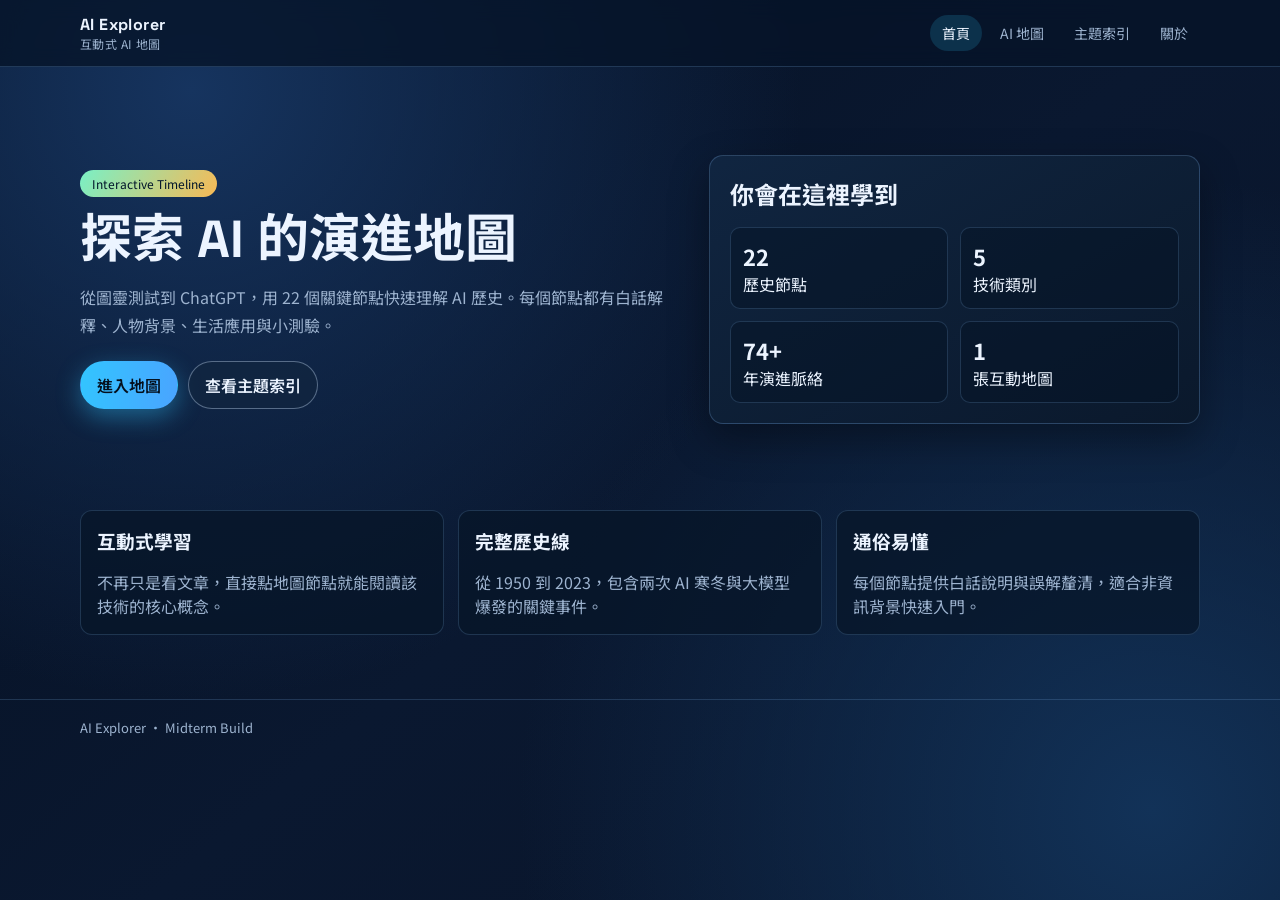
==== index.html @ 75cc311f "Initialize AI Explorer site with interactive map and NotebookLM content layer" ====
<!doctype html>
<html lang="zh-Hant">
<head>
  <meta charset="UTF-8">
  <meta name="viewport" content="width=device-width, initial-scale=1.0">
  <title>AI Explorer | 首頁</title>
  <link rel="preconnect" href="https://fonts.googleapis.com">
  <link rel="preconnect" href="https://fonts.gstatic.com" crossorigin>
  <link href="https://fonts.googleapis.com/css2?family=Noto+Sans+TC:wght@400;500;700&family=Space+Grotesk:wght@500;700&display=swap" rel="stylesheet">
  <link rel="stylesheet" href="css/style.css">
</head>
<body>
  <header class="topbar">
    <div class="container topbar-inner">
      <a class="brand" href="index.html">AI Explorer<small>互動式 AI 地圖</small></a>
      <nav class="nav" aria-label="主導覽">
        <a class="nav-link" href="index.html">首頁</a>
        <a class="nav-link" href="map.html">AI 地圖</a>
        <a class="nav-link" href="topics.html">主題索引</a>
        <a class="nav-link" href="about.html">關於</a>
      </nav>
    </div>
  </header>

  <main>
    <section class="hero">
      <div class="container hero-grid">
        <div>
          <span class="eyebrow">Interactive Timeline</span>
          <h1>探索 AI 的演進地圖</h1>
          <p class="lead">從圖靈測試到 ChatGPT，用 22 個關鍵節點快速理解 AI 歷史。每個節點都有白話解釋、人物背景、生活應用與小測驗。</p>
          <div class="hero-actions">
            <a class="btn btn-primary" href="map.html">進入地圖</a>
            <a class="btn btn-secondary" href="topics.html">查看主題索引</a>
          </div>
        </div>
        <aside class="panel hero-card">
          <h2>你會在這裡學到</h2>
          <div class="stat-grid">
            <div class="stat-item"><strong>22</strong>歷史節點</div>
            <div class="stat-item"><strong>5</strong>技術類別</div>
            <div class="stat-item"><strong>74+</strong>年演進脈絡</div>
            <div class="stat-item"><strong>1</strong>張互動地圖</div>
          </div>
        </aside>
      </div>
    </section>

    <section class="section">
      <div class="container cards">
        <article class="card">
          <h3>互動式學習</h3>
          <p>不再只是看文章，直接點地圖節點就能閱讀該技術的核心概念。</p>
        </article>
        <article class="card">
          <h3>完整歷史線</h3>
          <p>從 1950 到 2023，包含兩次 AI 寒冬與大模型爆發的關鍵事件。</p>
        </article>
        <article class="card">
          <h3>通俗易懂</h3>
          <p>每個節點提供白話說明與誤解釐清，適合非資訊背景快速入門。</p>
        </article>
      </div>
    </section>
  </main>

  <footer class="footer">
    <div class="container">AI Explorer · Midterm Build</div>
  </footer>

  <script src="js/main.js"></script>
</body>
</html>
---- css/style.css ----
:root {
  --bg: #071226;
  --bg-soft: #0f1e35;
  --panel: #12263f;
  --line: #2f4d74;
  --text: #ecf4ff;
  --muted: #9db3cf;
  --primary: #32c5ff;
  --secondary: #f7b955;
  --accent: #79f0c6;
  --danger: #98a8bf;
  --shadow: 0 16px 38px rgba(0, 0, 0, 0.35);
  --radius: 14px;
}

* {
  box-sizing: border-box;
}

html,
body {
  margin: 0;
  padding: 0;
  min-height: 100%;
}

body {
  font-family: "Noto Sans TC", "Microsoft JhengHei", sans-serif;
  color: var(--text);
  background: radial-gradient(circle at 15% 10%, #16345f 0, transparent 45%),
    radial-gradient(circle at 90% 90%, #123258 0, transparent 45%),
    linear-gradient(140deg, #051022, #0a1830 52%, #091429);
}

a {
  color: inherit;
  text-decoration: none;
}

.container {
  width: min(1120px, 92vw);
  margin: 0 auto;
}

.topbar {
  position: sticky;
  top: 0;
  z-index: 20;
  backdrop-filter: blur(10px);
  background: rgba(6, 20, 40, 0.78);
  border-bottom: 1px solid rgba(127, 179, 234, 0.22);
}

.topbar-inner {
  display: flex;
  align-items: center;
  justify-content: space-between;
  gap: 18px;
  padding: 14px 0;
}

.brand {
  font-family: "Space Grotesk", sans-serif;
  font-weight: 700;
  letter-spacing: 0.4px;
}

.brand small {
  display: block;
  color: var(--muted);
  font-family: "Noto Sans TC", sans-serif;
  font-weight: 400;
  font-size: 12px;
}

.nav {
  display: flex;
  align-items: center;
  gap: 6px;
}

.nav-link {
  padding: 8px 12px;
  border-radius: 999px;
  color: var(--muted);
  font-size: 14px;
  transition: color 0.2s ease, background 0.2s ease;
}

.nav-link:hover,
.nav-link.active {
  color: var(--text);
  background: rgba(50, 197, 255, 0.16);
}

.btn {
  display: inline-flex;
  align-items: center;
  justify-content: center;
  gap: 6px;
  padding: 11px 16px;
  border-radius: 999px;
  font-weight: 600;
  border: 1px solid transparent;
  transition: transform 0.2s ease, box-shadow 0.2s ease, border-color 0.2s ease;
}

.btn-primary {
  background: linear-gradient(100deg, var(--primary), #4aa4ff);
  color: #04101d;
  box-shadow: 0 8px 24px rgba(50, 197, 255, 0.4);
}

.btn-secondary {
  border-color: rgba(157, 179, 207, 0.5);
  color: var(--text);
  background: rgba(18, 38, 63, 0.7);
}

.btn:hover {
  transform: translateY(-1px);
}

.hero {
  padding: 88px 0 54px;
}

.hero-grid {
  display: grid;
  grid-template-columns: 1.1fr 0.9fr;
  gap: 28px;
  align-items: center;
}

.eyebrow {
  display: inline-block;
  padding: 5px 12px;
  border-radius: 999px;
  font-size: 12px;
  color: #00142a;
  background: linear-gradient(120deg, var(--accent), var(--secondary));
  margin-bottom: 14px;
}

h1,
h2,
h3 {
  font-family: "Space Grotesk", "Noto Sans TC", sans-serif;
  margin: 0;
}

h1 {
  font-size: clamp(32px, 5vw, 52px);
  line-height: 1.1;
}

.lead {
  margin-top: 16px;
  color: var(--muted);
  line-height: 1.7;
}

.hero-actions {
  margin-top: 22px;
  display: flex;
  flex-wrap: wrap;
  gap: 10px;
}

.panel {
  background: linear-gradient(150deg, rgba(17, 38, 66, 0.95), rgba(11, 25, 43, 0.95));
  border: 1px solid rgba(127, 179, 234, 0.25);
  border-radius: var(--radius);
  box-shadow: var(--shadow);
}

.hero-card {
  padding: 20px;
}

.stat-grid {
  margin-top: 16px;
  display: grid;
  grid-template-columns: repeat(2, minmax(0, 1fr));
  gap: 12px;
}

.stat-item {
  background: rgba(4, 18, 36, 0.5);
  border: 1px solid rgba(127, 179, 234, 0.2);
  border-radius: 10px;
  padding: 12px;
}

.stat-item strong {
  display: block;
  font-size: 22px;
}

.section {
  padding: 32px 0 64px;
}

.cards {
  display: grid;
  grid-template-columns: repeat(3, minmax(0, 1fr));
  gap: 14px;
}

.card {
  padding: 16px;
  border-radius: 12px;
  border: 1px solid rgba(127, 179, 234, 0.2);
  background: rgba(7, 22, 41, 0.75);
}

.card p {
  color: var(--muted);
  margin-bottom: 0;
}

.footer {
  border-top: 1px solid rgba(127, 179, 234, 0.2);
  color: var(--muted);
  font-size: 13px;
  padding: 18px 0 24px;
}

.page-header {
  padding: 42px 0 16px;
}

.muted {
  color: var(--muted);
}

.chip {
  display: inline-block;
  font-size: 12px;
  border-radius: 999px;
  padding: 4px 10px;
  border: 1px solid rgba(127, 179, 234, 0.35);
  color: var(--muted);
}

@media (max-width: 980px) {
  .hero-grid {
    grid-template-columns: 1fr;
  }

  .cards {
    grid-template-columns: 1fr;
  }
}

@media (max-width: 760px) {
  .topbar-inner {
    flex-wrap: wrap;
  }

  .nav {
    width: 100%;
    overflow: auto;
    padding-bottom: 4px;
  }

  .hero {
    padding-top: 56px;
  }
}
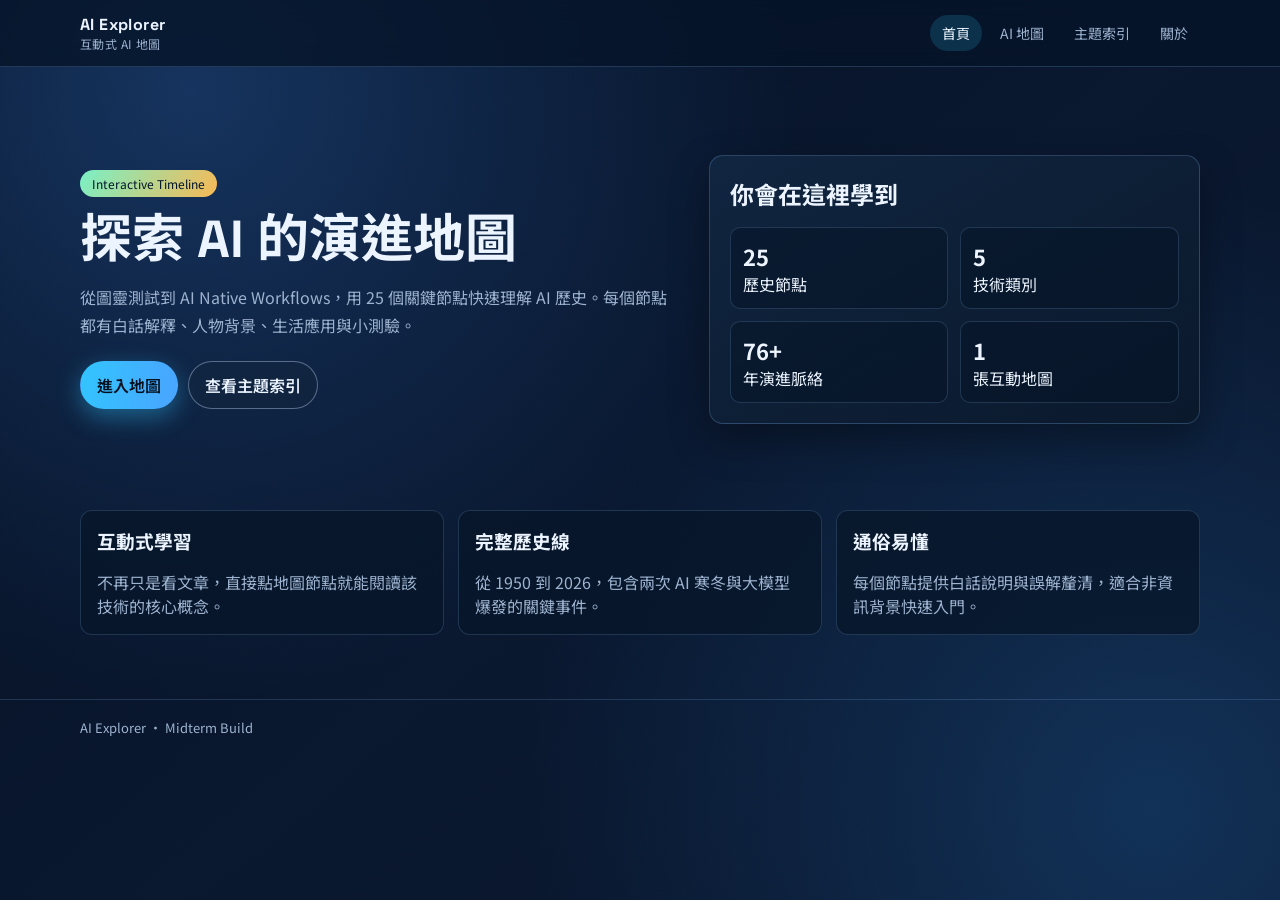
==== commit 7dab97cf: "feat: 新增互動式 AI 知識地圖功能並更新節點數量。" ====
--- a/index.html
+++ b/index.html
@@ -28,7 +28,7 @@
         <div>
           <span class="eyebrow">Interactive Timeline</span>
           <h1>探索 AI 的演進地圖</h1>
-          <p class="lead">從圖靈測試到 ChatGPT，用 22 個關鍵節點快速理解 AI 歷史。每個節點都有白話解釋、人物背景、生活應用與小測驗。</p>
+          <p class="lead">從圖靈測試到 AI Native Workflows，用 25 個關鍵節點快速理解 AI 歷史。每個節點都有白話解釋、人物背景、生活應用與小測驗。</p>
           <div class="hero-actions">
             <a class="btn btn-primary" href="map.html">進入地圖</a>
             <a class="btn btn-secondary" href="topics.html">查看主題索引</a>
@@ -37,9 +37,9 @@
         <aside class="panel hero-card">
           <h2>你會在這裡學到</h2>
           <div class="stat-grid">
-            <div class="stat-item"><strong>22</strong>歷史節點</div>
+            <div class="stat-item"><strong>25</strong>歷史節點</div>
             <div class="stat-item"><strong>5</strong>技術類別</div>
-            <div class="stat-item"><strong>74+</strong>年演進脈絡</div>
+            <div class="stat-item"><strong>76+</strong>年演進脈絡</div>
             <div class="stat-item"><strong>1</strong>張互動地圖</div>
           </div>
         </aside>
@@ -54,7 +54,7 @@
         </article>
         <article class="card">
           <h3>完整歷史線</h3>
-          <p>從 1950 到 2023，包含兩次 AI 寒冬與大模型爆發的關鍵事件。</p>
+          <p>從 1950 到 2026，包含兩次 AI 寒冬與大模型爆發的關鍵事件。</p>
         </article>
         <article class="card">
           <h3>通俗易懂</h3>
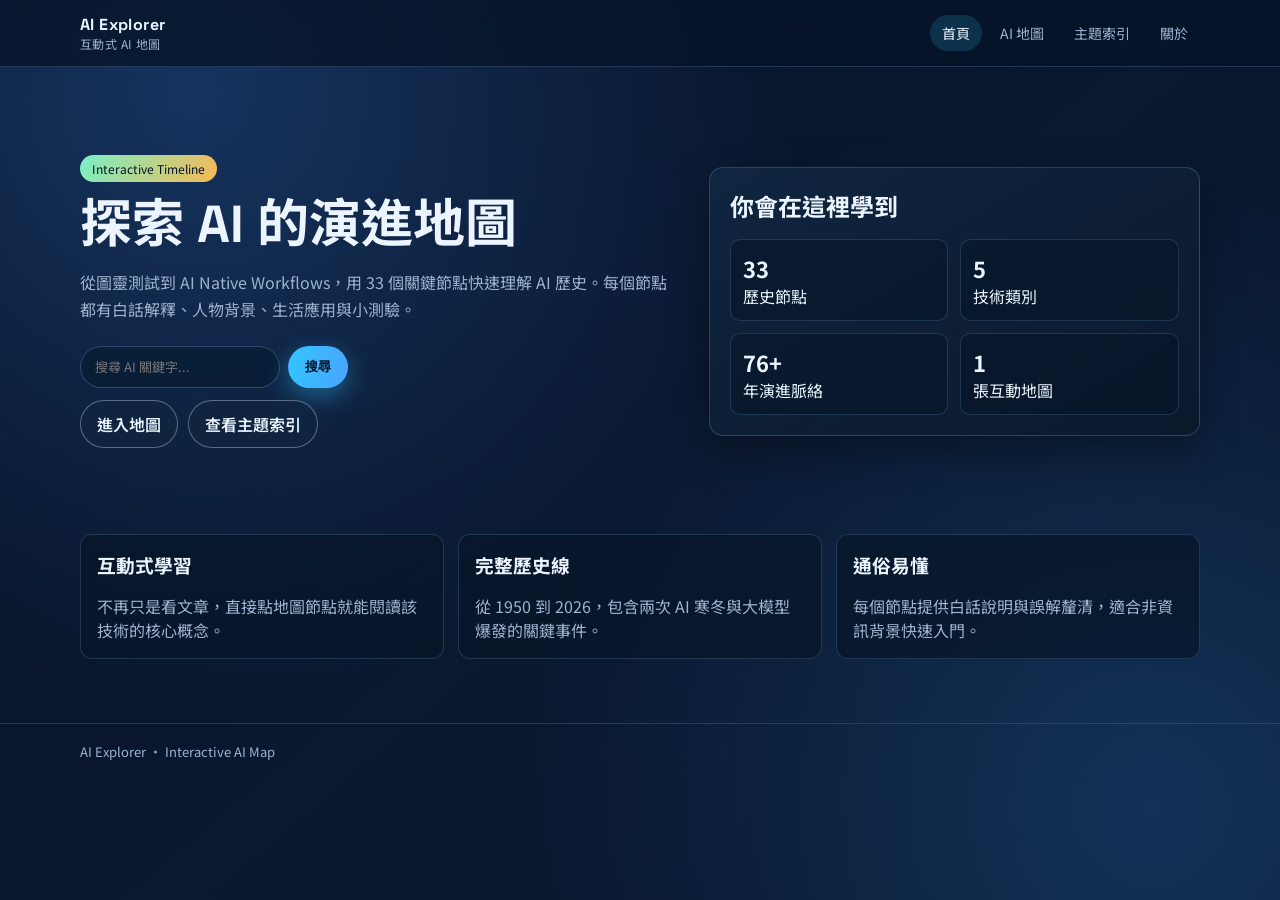
==== commit 3b884b5a: "feat: update project to support 33 AI milestones and enhance search functionality" ====
--- a/index.html
+++ b/index.html
@@ -28,16 +28,20 @@
         <div>
           <span class="eyebrow">Interactive Timeline</span>
           <h1>探索 AI 的演進地圖</h1>
-          <p class="lead">從圖靈測試到 AI Native Workflows，用 25 個關鍵節點快速理解 AI 歷史。每個節點都有白話解釋、人物背景、生活應用與小測驗。</p>
+          <p class="lead">從圖靈測試到 AI Native Workflows，用 33 個關鍵節點快速理解 AI 歷史。每個節點都有白話解釋、人物背景、生活應用與小測驗。</p>
+          <form class="hero-search" action="map.html" method="GET" onsubmit="if(!this.q.value.trim()){ window.location.href='map.html'; return false; }">
+            <input type="search" name="q" class="search-input" placeholder="搜尋 AI 關鍵字..." aria-label="搜尋節點">
+            <button type="submit" class="btn btn-primary">搜尋</button>
+          </form>
           <div class="hero-actions">
-            <a class="btn btn-primary" href="map.html">進入地圖</a>
+            <a class="btn btn-secondary" href="map.html">進入地圖</a>
             <a class="btn btn-secondary" href="topics.html">查看主題索引</a>
           </div>
         </div>
         <aside class="panel hero-card">
           <h2>你會在這裡學到</h2>
           <div class="stat-grid">
-            <div class="stat-item"><strong>25</strong>歷史節點</div>
+            <div class="stat-item"><strong>33</strong>歷史節點</div>
             <div class="stat-item"><strong>5</strong>技術類別</div>
             <div class="stat-item"><strong>76+</strong>年演進脈絡</div>
             <div class="stat-item"><strong>1</strong>張互動地圖</div>
@@ -65,7 +69,7 @@
   </main>
 
   <footer class="footer">
-    <div class="container">AI Explorer · Midterm Build</div>
+    <div class="container">AI Explorer · Interactive AI Map</div>
   </footer>
 
   <script src="js/main.js"></script>
--- a/css/style.css
+++ b/css/style.css
@@ -161,10 +161,33 @@
 }
 
 .hero-actions {
-  margin-top: 22px;
+  margin-top: 12px;
   display: flex;
   flex-wrap: wrap;
   gap: 10px;
+}
+
+.hero-search {
+  display: flex;
+  gap: 8px;
+  margin-top: 22px;
+}
+
+.search-input {
+  padding: 7px 14px;
+  border-radius: 999px;
+  border: 1px solid rgba(127, 179, 234, 0.3);
+  background: rgba(8, 28, 49, 0.7);
+  color: #dce9f8;
+  font-size: 13px;
+  outline: none;
+  min-width: 200px;
+  font-family: "Noto Sans TC", sans-serif;
+}
+
+.search-input:focus {
+  border-color: #32c5ff;
+  box-shadow: 0 0 0 2px rgba(50, 197, 255, 0.2);
 }
 
 .panel {
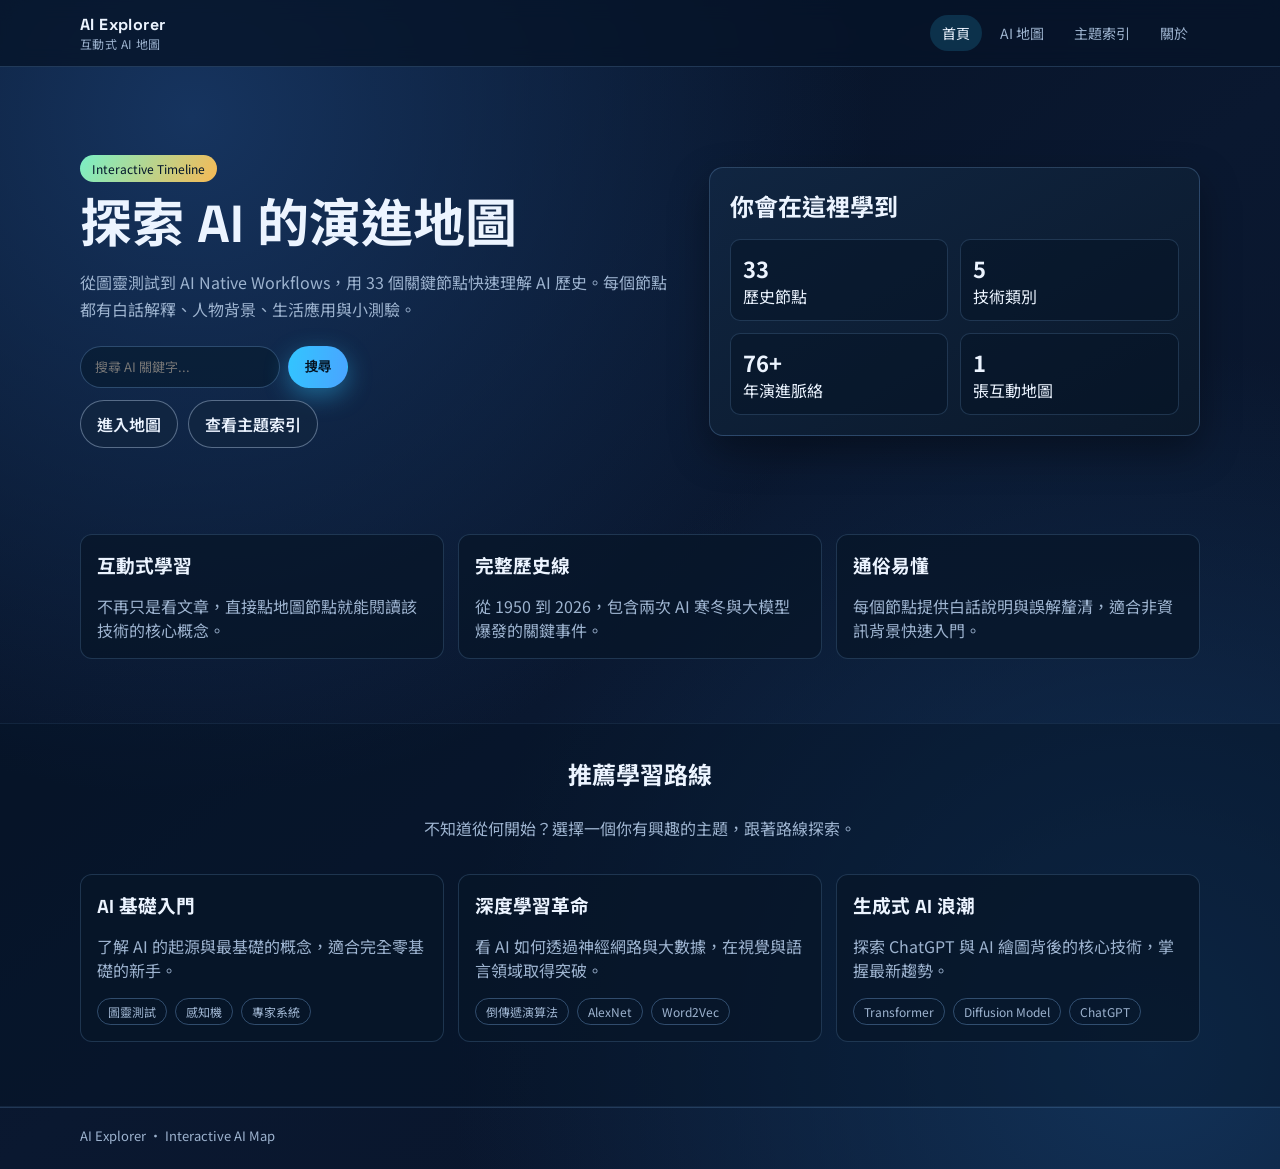
==== commit 1ddf3724: "feat: enhance README, add progress tracking, and improve UI for learning paths and quizzes" ====
--- a/index.html
+++ b/index.html
@@ -3,6 +3,7 @@
 <head>
   <meta charset="UTF-8">
   <meta name="viewport" content="width=device-width, initial-scale=1.0">
+  <meta name="description" content="AI Explorer 是一個互動式 AI 歷史學習網站，透過 33 個關鍵節點與地圖探索 AI 從 1950 到近年的重要發展。">
   <title>AI Explorer | 首頁</title>
   <link rel="preconnect" href="https://fonts.googleapis.com">
   <link rel="preconnect" href="https://fonts.gstatic.com" crossorigin>
@@ -66,6 +67,42 @@
         </article>
       </div>
     </section>
+
+    <section class="section" style="background: rgba(4, 18, 36, 0.4); border-top: 1px solid rgba(127, 179, 234, 0.1); border-bottom: 1px solid rgba(127, 179, 234, 0.1);">
+      <div class="container">
+        <h2 style="margin-bottom: 24px; text-align: center;">推薦學習路線</h2>
+        <p class="lead" style="text-align: center; margin-top: 0; margin-bottom: 32px;">不知道從何開始？選擇一個你有興趣的主題，跟著路線探索。</p>
+        <div class="cards">
+          <article class="card">
+            <h3>AI 基礎入門</h3>
+            <p>了解 AI 的起源與最基礎的概念，適合完全零基礎的新手。</p>
+            <div style="margin-top: 16px; display: flex; flex-wrap: wrap; gap: 8px;">
+              <a href="map.html?q=圖靈測試" class="chip learning-link">圖靈測試</a>
+              <a href="map.html?q=感知機" class="chip learning-link">感知機</a>
+              <a href="map.html?q=專家系統" class="chip learning-link">專家系統</a>
+            </div>
+          </article>
+          <article class="card">
+            <h3>深度學習革命</h3>
+            <p>看 AI 如何透過神經網路與大數據，在視覺與語言領域取得突破。</p>
+            <div style="margin-top: 16px; display: flex; flex-wrap: wrap; gap: 8px;">
+              <a href="map.html?q=倒傳遞演算法" class="chip learning-link">倒傳遞演算法</a>
+              <a href="map.html?q=AlexNet" class="chip learning-link">AlexNet</a>
+              <a href="map.html?q=Word2Vec" class="chip learning-link">Word2Vec</a>
+            </div>
+          </article>
+          <article class="card">
+            <h3>生成式 AI 浪潮</h3>
+            <p>探索 ChatGPT 與 AI 繪圖背後的核心技術，掌握最新趨勢。</p>
+            <div style="margin-top: 16px; display: flex; flex-wrap: wrap; gap: 8px;">
+              <a href="map.html?q=Transformer" class="chip learning-link">Transformer</a>
+              <a href="map.html?q=Diffusion" class="chip learning-link">Diffusion Model</a>
+              <a href="map.html?q=ChatGPT" class="chip learning-link">ChatGPT</a>
+            </div>
+          </article>
+        </div>
+      </div>
+    </section>
   </main>
 
   <footer class="footer">
--- a/css/style.css
+++ b/css/style.css
@@ -266,6 +266,15 @@
   color: var(--muted);
 }
 
+.learning-link {
+  text-decoration: none;
+  transition: background 0.2s ease;
+}
+
+.learning-link:hover {
+  background: rgba(50, 197, 255, 0.2);
+}
+
 @media (max-width: 980px) {
   .hero-grid {
     grid-template-columns: 1fr;
